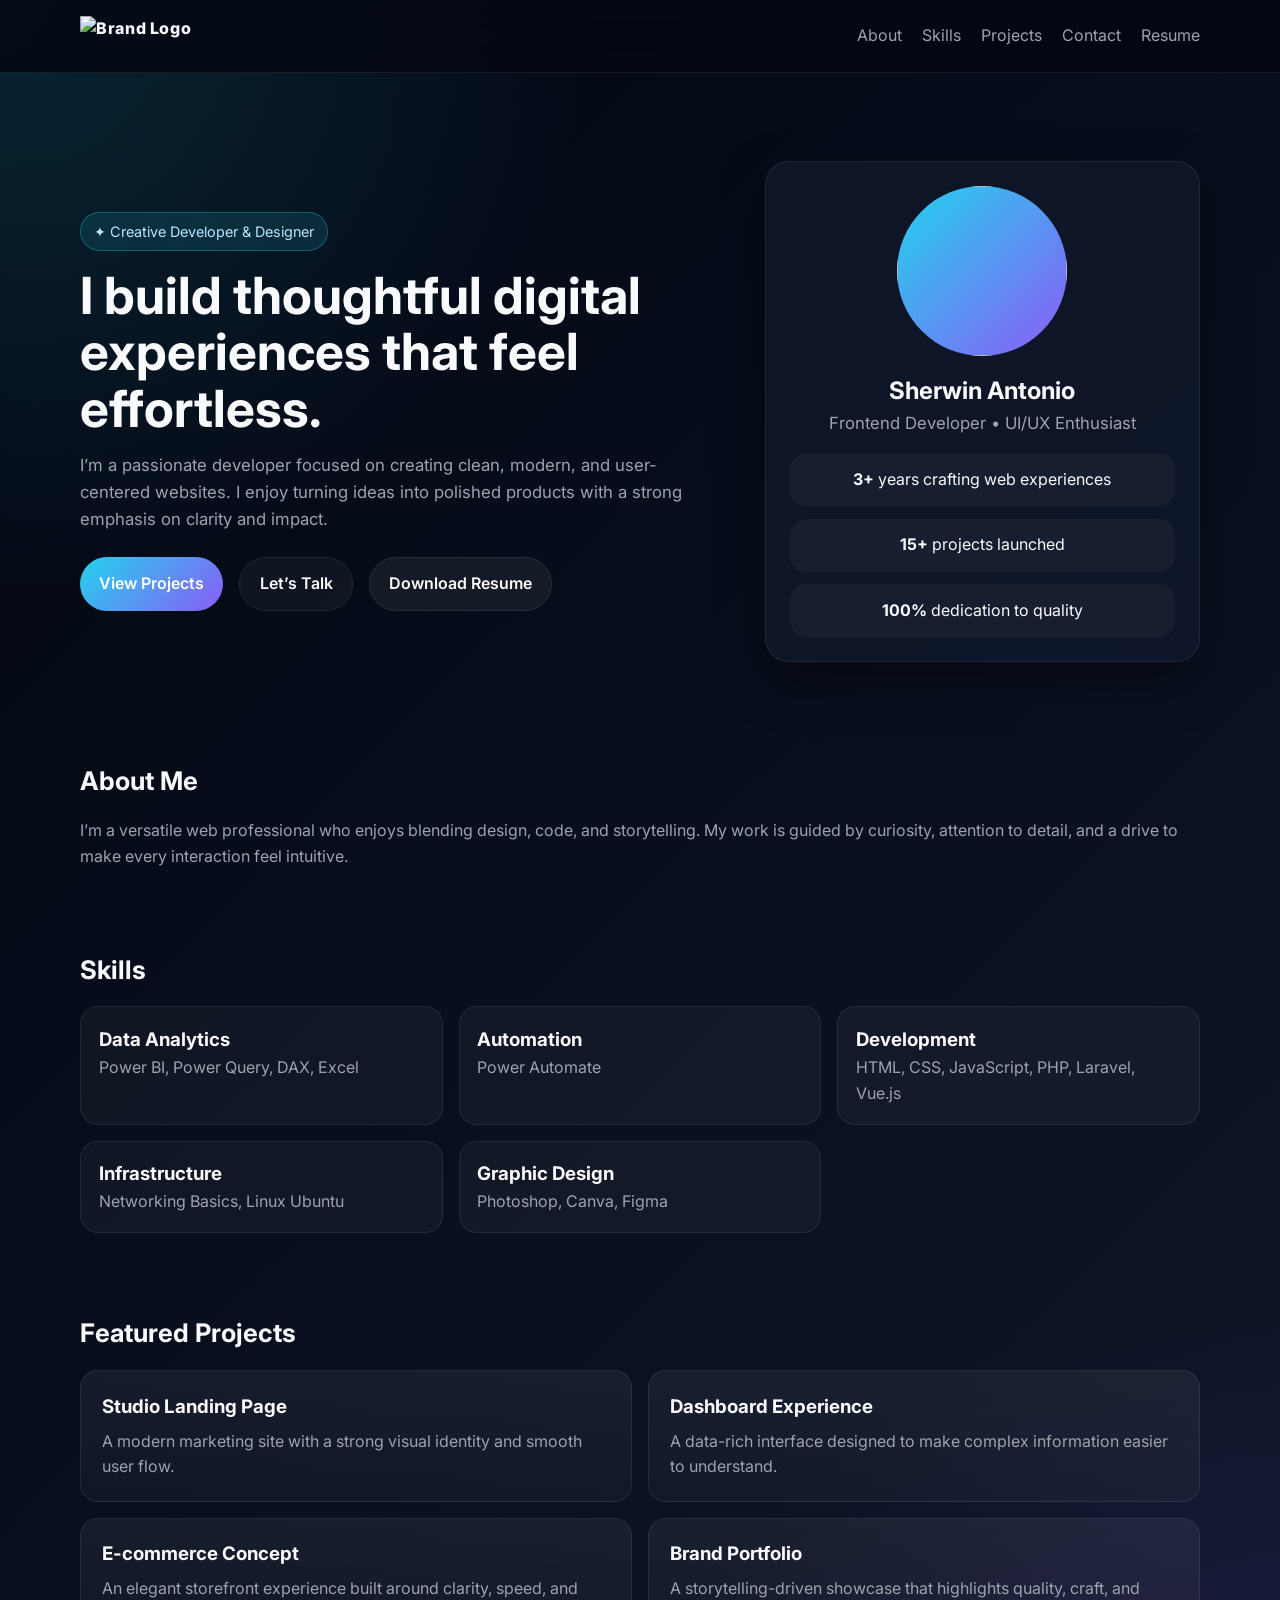
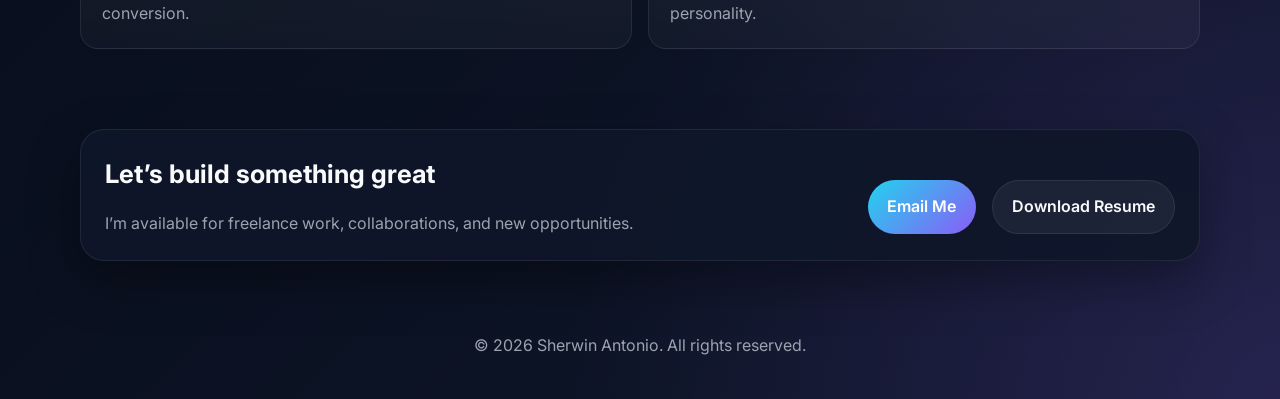
==== index.html @ a804c81b "Rename Index.html to index.html" ====
<!DOCTYPE html>
<html lang="en">
  <head>
    <meta charset="UTF-8" />
    <meta name="viewport" content="width=device-width, initial-scale=1.0" />
    <title>Portfolio | Your Name</title>
    <meta
      name="description"
      content="A modern personal portfolio landing page built with HTML and CSS."
    />
    <link rel="preconnect" href="https://fonts.googleapis.com" />
    <link rel="preconnect" href="https://fonts.gstatic.com" crossorigin />
    <link
      href="https://fonts.googleapis.com/css2?family=Inter:wght@400;500;600;700;800&display=swap"
      rel="stylesheet"
    />
    <link rel="stylesheet" href="styles.css" />
  </head>
  <body>
    <nav class="nav">
      <div class="container">
        <a class="brand" href="#home">
            <img src="image/IconOnly_Transparent_NoBuffer (1).png" alt="Brand Logo" /></a>
        <div class="nav-links">
          <a href="#about">About</a>
          <a href="#skills">Skills</a>
          <a href="#projects">Projects</a>
          <a href="#contact">Contact</a>
          <a href="resume.pdf" download>Resume</a>
        </div>
      </div>
    </nav>

    <header class="hero" id="home">
      <div class="container hero-grid">
        <div class="reveal">
          <div class="eyebrow">✦ Creative Developer & Designer</div>
          <h1>I build thoughtful digital experiences that feel effortless.</h1>
          <p>
            I’m a passionate developer focused on creating clean, modern, and user-centered websites.
            I enjoy turning ideas into polished products with a strong emphasis on clarity and impact.
          </p>
          <div class="actions">
            <a class="btn btn-primary" href="#projects">View Projects</a>
            <a class="btn btn-secondary" href="#contact">Let’s Talk</a>
            <a class="btn btn-download" href="resume.pdf" download>Download Resume</a>
          </div>
        </div>

        <div class="card profile reveal">
          <div class="avatar">
            <img src="image/1.JPG" alt="" /></div>
          <h2>Sherwin Antonio</h2>
          <p class="muted">Frontend Developer • UI/UX Enthusiast</p>
          <div class="stats">
            <div class="stat"><strong>3+</strong> years crafting web experiences</div>
            <div class="stat"><strong>15+</strong> projects launched</div>
            <div class="stat"><strong>100%</strong> dedication to quality</div>
          </div>
        </div>
      </div>
    </header>

    <main>
      <section id="about">
        <div class="container reveal">
          <h2 class="section-title">About Me</h2>
          <p class="muted">
            I’m a versatile web professional who enjoys blending design, code, and storytelling.
            My work is guided by curiosity, attention to detail, and a drive to make every interaction feel intuitive.
          </p>
        </div>
      </section>

      <section id="skills">
        <div class="container reveal">
          <h2 class="section-title">Skills</h2>
          <div class="grid-3">
            <div class="item reveal">
              <h3>Data Analytics</h3>
              <p class="muted">Power BI, Power Query, DAX, Excel</p>
            </div>
            <div class="item reveal">
              <h3>Automation</h3>
              <p class="muted">Power Automate</p>
            </div>
            <div class="item reveal">
              <h3>Development</h3>
              <p class="muted">HTML, CSS, JavaScript, PHP, Laravel, Vue.js</p>
            </div>
            <div class="item reveal">
              <h3>Infrastructure</h3>
              <p class="muted">Networking Basics, Linux Ubuntu</p>
            </div>
            <div class="item reveal">
              <h3>Graphic Design</h3>
              <p class="muted">Photoshop, Canva, Figma</p>
            </div>
          </div>
        </div>
      </section>

      <section id="projects">
        <div class="container reveal">
          <h2 class="section-title">Featured Projects</h2>
          <div class="projects">
            <article class="project reveal">
              <h3>Studio Landing Page</h3>
              <p class="muted">
                A modern marketing site with a strong visual identity and smooth user flow.
              </p>
            </article>
            <article class="project reveal">
              <h3>Dashboard Experience</h3>
              <p class="muted">
                A data-rich interface designed to make complex information easier to understand.
              </p>
            </article>
            <article class="project reveal">
              <h3>E-commerce Concept</h3>
              <p class="muted">
                An elegant storefront experience built around clarity, speed, and conversion.
              </p>
            </article>
            <article class="project reveal">
              <h3>Brand Portfolio</h3>
              <p class="muted">
                A storytelling-driven showcase that highlights quality, craft, and personality.
              </p>
            </article>
          </div>
        </div>
      </section>

      <section id="contact">
        <div class="container reveal">
          <div class="card contact-box reveal">
            <div>
              <h2 class="section-title">Let’s build something great</h2>
              <p class="muted">I’m available for freelance work, collaborations, and new opportunities.</p>
            </div>
            <div class="actions">
              <a class="btn btn-primary" href="mailto:your@email.com">Email Me</a>
              <a class="btn btn-download" href="resume.pdf" download>Download Resume</a>
            </div>
          </div>
        </div>
      </section>
    </main>

    <footer>
      <div class="container">© <span id="year"></span> Sherwin Antonio. All rights reserved.</div>
    </footer>

    <script src="script.js" defer></script>
  </body>
</html>
---- styles.css ----
:root {
  --bg: #030712;
  --surface: rgba(15, 23, 42, 0.9);
  --surface-strong: #111827;
  --text: #f9fafb;
  --muted: #9ca3af;
  --accent: #22d3ee;
  --accent-2: #8b5cf6;
  --border: rgba(255, 255, 255, 0.08);
  --shadow: 0 20px 50px rgba(0, 0, 0, 0.35);
}

* {
  box-sizing: border-box;
  margin: 0;
  padding: 0;
}

html {
  scroll-behavior: smooth;
}

body {
  font-family: "Inter", sans-serif;
  color: var(--text);
  background:
    radial-gradient(circle at top left, rgba(34, 211, 238, 0.15), transparent 25%),
    radial-gradient(circle at bottom right, rgba(139, 92, 246, 0.18), transparent 30%),
    linear-gradient(135deg, #030712 0%, #0f172a 100%);
  line-height: 1.6;
  overflow-x: hidden;
}

a {
  color: inherit;
  text-decoration: none;
}

.container {
  width: min(1120px, calc(100% - 2rem));
  margin: 0 auto;
}

.nav {
  position: sticky;
  top: 0;
  z-index: 10;
  backdrop-filter: blur(16px);
  background: rgba(3, 7, 18, 0.8);
  border-bottom: 1px solid var(--border);
}

.nav .container {
  display: flex;
  justify-content: space-between;
  align-items: center;
  padding: 1rem 0;
}

.brand {
  font-weight: 800;
  letter-spacing: 0.04em;
}

.brand img {
  height: 40px;
  width: auto;
  display: block;
  object-fit: contain;
}

.nav-links {
  display: flex;
  gap: 1.25rem;
  color: var(--muted);
}

.nav-links a:hover {
  color: var(--text);
}

.hero {
  padding: 5.5rem 0 4.2rem;
}

.hero-grid {
  display: grid;
  grid-template-columns: 1.2fr 0.8fr;
  gap: 2rem;
  align-items: center;
}

.eyebrow {
  display: inline-flex;
  align-items: center;
  gap: 0.5rem;
  padding: 0.45rem 0.8rem;
  border: 1px solid rgba(34, 211, 238, 0.3);
  background: rgba(34, 211, 238, 0.12);
  border-radius: 999px;
  color: #bae6fd;
  font-size: 0.9rem;
  margin-bottom: 1rem;
}

h1 {
  font-size: clamp(2.2rem, 4vw, 3.6rem);
  line-height: 1.1;
  margin-bottom: 1rem;
}

.hero p {
  color: var(--muted);
  font-size: 1.05rem;
  max-width: 640px;
}

.actions {
  display: flex;
  flex-wrap: wrap;
  gap: 1rem;
  margin-top: 1.5rem;
}

.btn {
  display: inline-flex;
  align-items: center;
  justify-content: center;
  padding: 0.85rem 1.2rem;
  border-radius: 999px;
  font-weight: 600;
  transition: transform 0.2s ease, background 0.2s ease, box-shadow 0.2s ease;
}

.btn:hover {
  transform: translateY(-2px);
  box-shadow: 0 12px 20px rgba(56, 189, 248, 0.18);
}

.btn-primary {
  background: linear-gradient(135deg, var(--accent), var(--accent-2));
  color: white;
}

.btn-download {
  background: rgba(255, 255, 255, 0.06);
  border: 1px solid var(--border);
}

.btn-secondary {
  border: 1px solid var(--border);
  background: rgba(255, 255, 255, 0.04);
}

.card {
  background: var(--surface);
  border: 1px solid var(--border);
  border-radius: 24px;
  padding: 1.5rem;
  box-shadow: var(--shadow);
  transition: transform 0.25s ease, border-color 0.25s ease, box-shadow 0.25s ease;
}

.profile {
  text-align: center;
}

.avatar {
  width: 170px;
  height: 170px;
  margin: 0 auto 1rem;
  border-radius: 50%;
  display: grid;
  place-items: center;
  font-size: 3.4rem;
  font-weight: 800;
  background: linear-gradient(135deg, var(--accent), var(--accent-2));
  animation: float 4s ease-in-out infinite;
}
.avatar img {
  width: 100%;
  height: 100%;
  object-fit: cover;
  border-radius: 50%;
  display: block;
  overflow: hidden;
}

.stats {
  display: grid;
  gap: 0.8rem;
  margin-top: 1rem;
}

.stat {
  padding: 0.85rem 1rem;
  border-radius: 16px;
  background: rgba(255, 255, 255, 0.04);
}

section {
  padding: 2rem 0 3rem;
}

.section-title {
  font-size: 1.6rem;
  margin-bottom: 1rem;
}

.muted {
  color: var(--muted);
}

.grid-3 {
  display: grid;
  grid-template-columns: repeat(3, minmax(0, 1fr));
  gap: 1rem;
}

.item {
  padding: 1.1rem;
  border: 1px solid var(--border);
  border-radius: 18px;
  background: rgba(255, 255, 255, 0.04);
  transition: transform 0.25s ease, border-color 0.25s ease;
}

.projects {
  display: grid;
  grid-template-columns: repeat(2, minmax(0, 1fr));
  gap: 1rem;
}

.project {
  padding: 1.3rem;
  border-radius: 18px;
  border: 1px solid var(--border);
  background: linear-gradient(180deg, rgba(255,255,255,0.06), rgba(255,255,255,0.03));
  transition: transform 0.25s ease, border-color 0.25s ease, box-shadow 0.25s ease;
}

.project h3 {
  margin-bottom: 0.4rem;
}

.card:hover,
.item:hover,
.project:hover {
  transform: translateY(-6px);
  border-color: rgba(34, 211, 238, 0.35);
  box-shadow: 0 20px 40px rgba(2, 6, 23, 0.35);
}

.reveal {
  opacity: 0;
  transform: translateY(24px);
  transition: opacity 0.7s ease, transform 0.7s ease;
}

.reveal.visible {
  opacity: 1;
  transform: translateY(0);
}

@keyframes float {
  0%,
  100% {
    transform: translateY(0);
  }
  50% {
    transform: translateY(-8px);
  }
}

.contact-box {
  display: flex;
  justify-content: space-between;
  align-items: center;
  gap: 1rem;
  flex-wrap: wrap;
}

footer {
  padding: 1.5rem 0 2.5rem;
  color: var(--muted);
  text-align: center;
}

@media (max-width: 800px) {
  .hero {
    padding-top: 3.5rem;
  }

  .hero-grid,
  .projects,
  .grid-3 {
    grid-template-columns: 1fr;
  }

  .nav-links {
    display: none;
  }

  .contact-box {
    align-items: flex-start;
  }
}

@media (max-width: 480px) {
  .container {
    width: min(100% - 1.25rem, 1120px);
  }

  .hero h1 {
    font-size: 2rem;
  }

  .actions {
    flex-direction: column;
  }

  .btn {
    width: 100%;
  }

  .avatar {
    width: 130px;
    height: 130px;
    font-size: 2.6rem;
  }
}
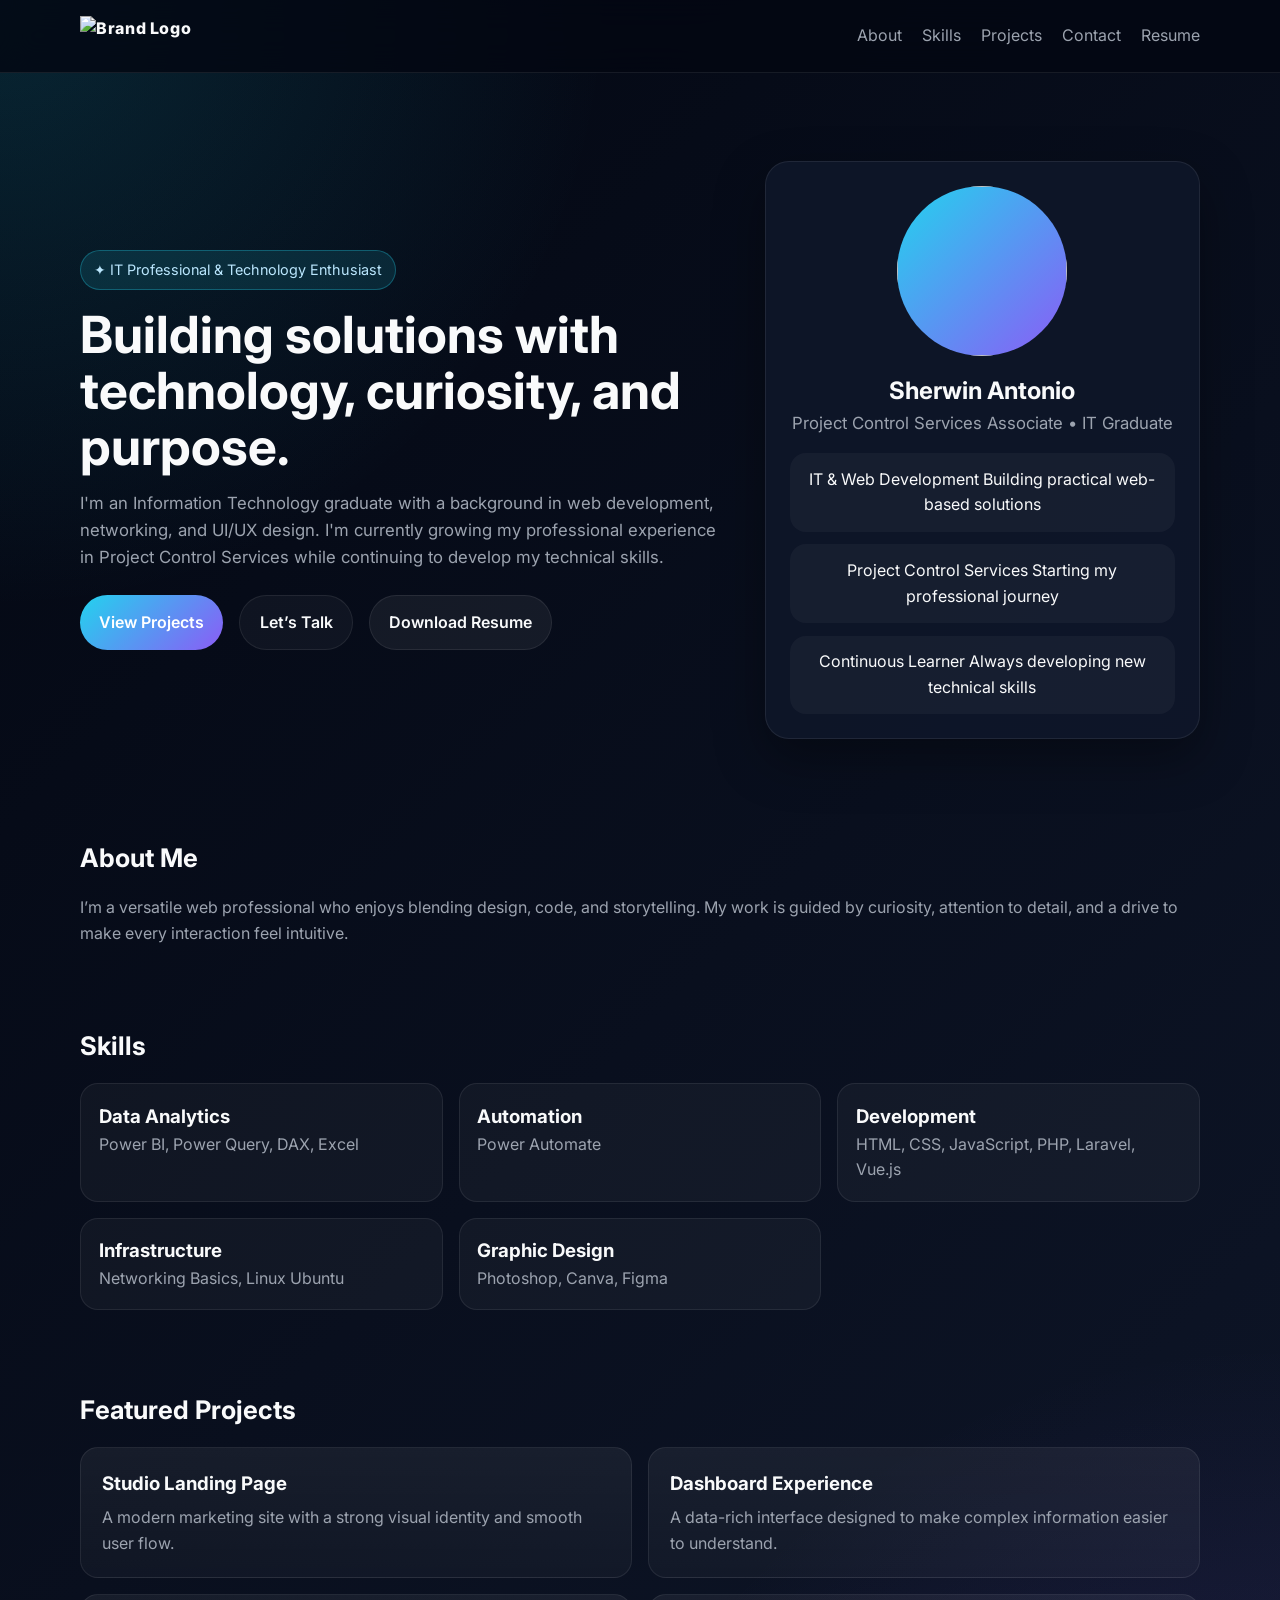
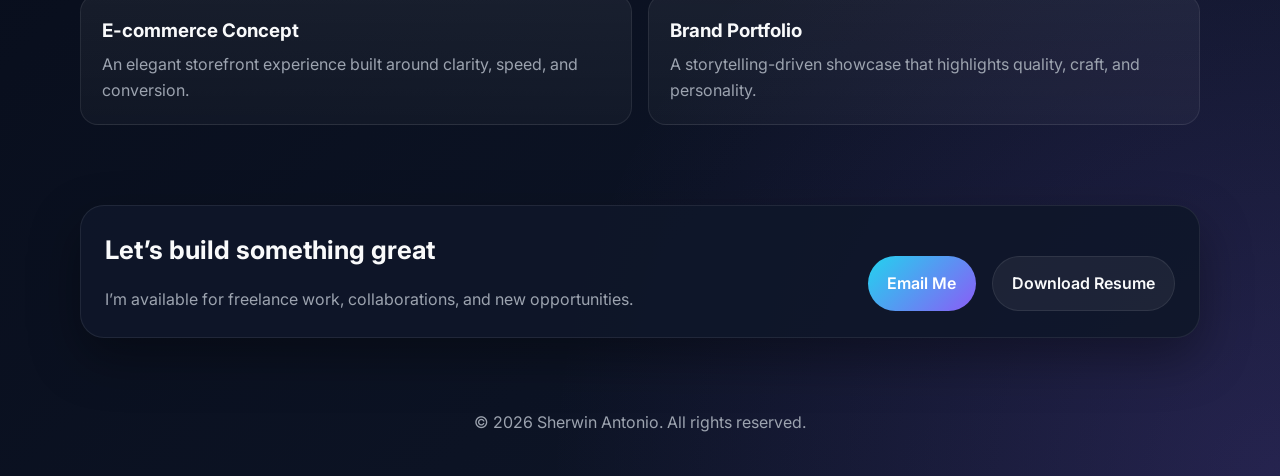
==== commit 8e35f38c: "Update index.html" ====
--- a/index.html
+++ b/index.html
@@ -34,11 +34,10 @@
     <header class="hero" id="home">
       <div class="container hero-grid">
         <div class="reveal">
-          <div class="eyebrow">✦ Creative Developer & Designer</div>
-          <h1>I build thoughtful digital experiences that feel effortless.</h1>
+          <div class="eyebrow">✦ IT Professional & Technology Enthusiast</div>
+          <h1>Building solutions with technology, curiosity, and purpose.</h1>
           <p>
-            I’m a passionate developer focused on creating clean, modern, and user-centered websites.
-            I enjoy turning ideas into polished products with a strong emphasis on clarity and impact.
+            I'm an Information Technology graduate with a background in web development, networking, and UI/UX design. I'm currently growing my professional experience in Project Control Services while continuing to develop my technical skills.
           </p>
           <div class="actions">
             <a class="btn btn-primary" href="#projects">View Projects</a>
@@ -51,11 +50,13 @@
           <div class="avatar">
             <img src="image/1.JPG" alt="" /></div>
           <h2>Sherwin Antonio</h2>
-          <p class="muted">Frontend Developer • UI/UX Enthusiast</p>
+          <p class="muted">Project Control Services Associate • IT Graduate</p>
           <div class="stats">
-            <div class="stat"><strong>3+</strong> years crafting web experiences</div>
-            <div class="stat"><strong>15+</strong> projects launched</div>
-            <div class="stat"><strong>100%</strong> dedication to quality</div>
+            <div class="stat">IT & Web Development 
+              Building practical web-based solutions</div>
+            <div class="stat">Project Control Services 
+              Starting my professional journey</div>
+            <div class="stat">Continuous Learner Always developing new technical skills</div>
           </div>
         </div>
       </div>
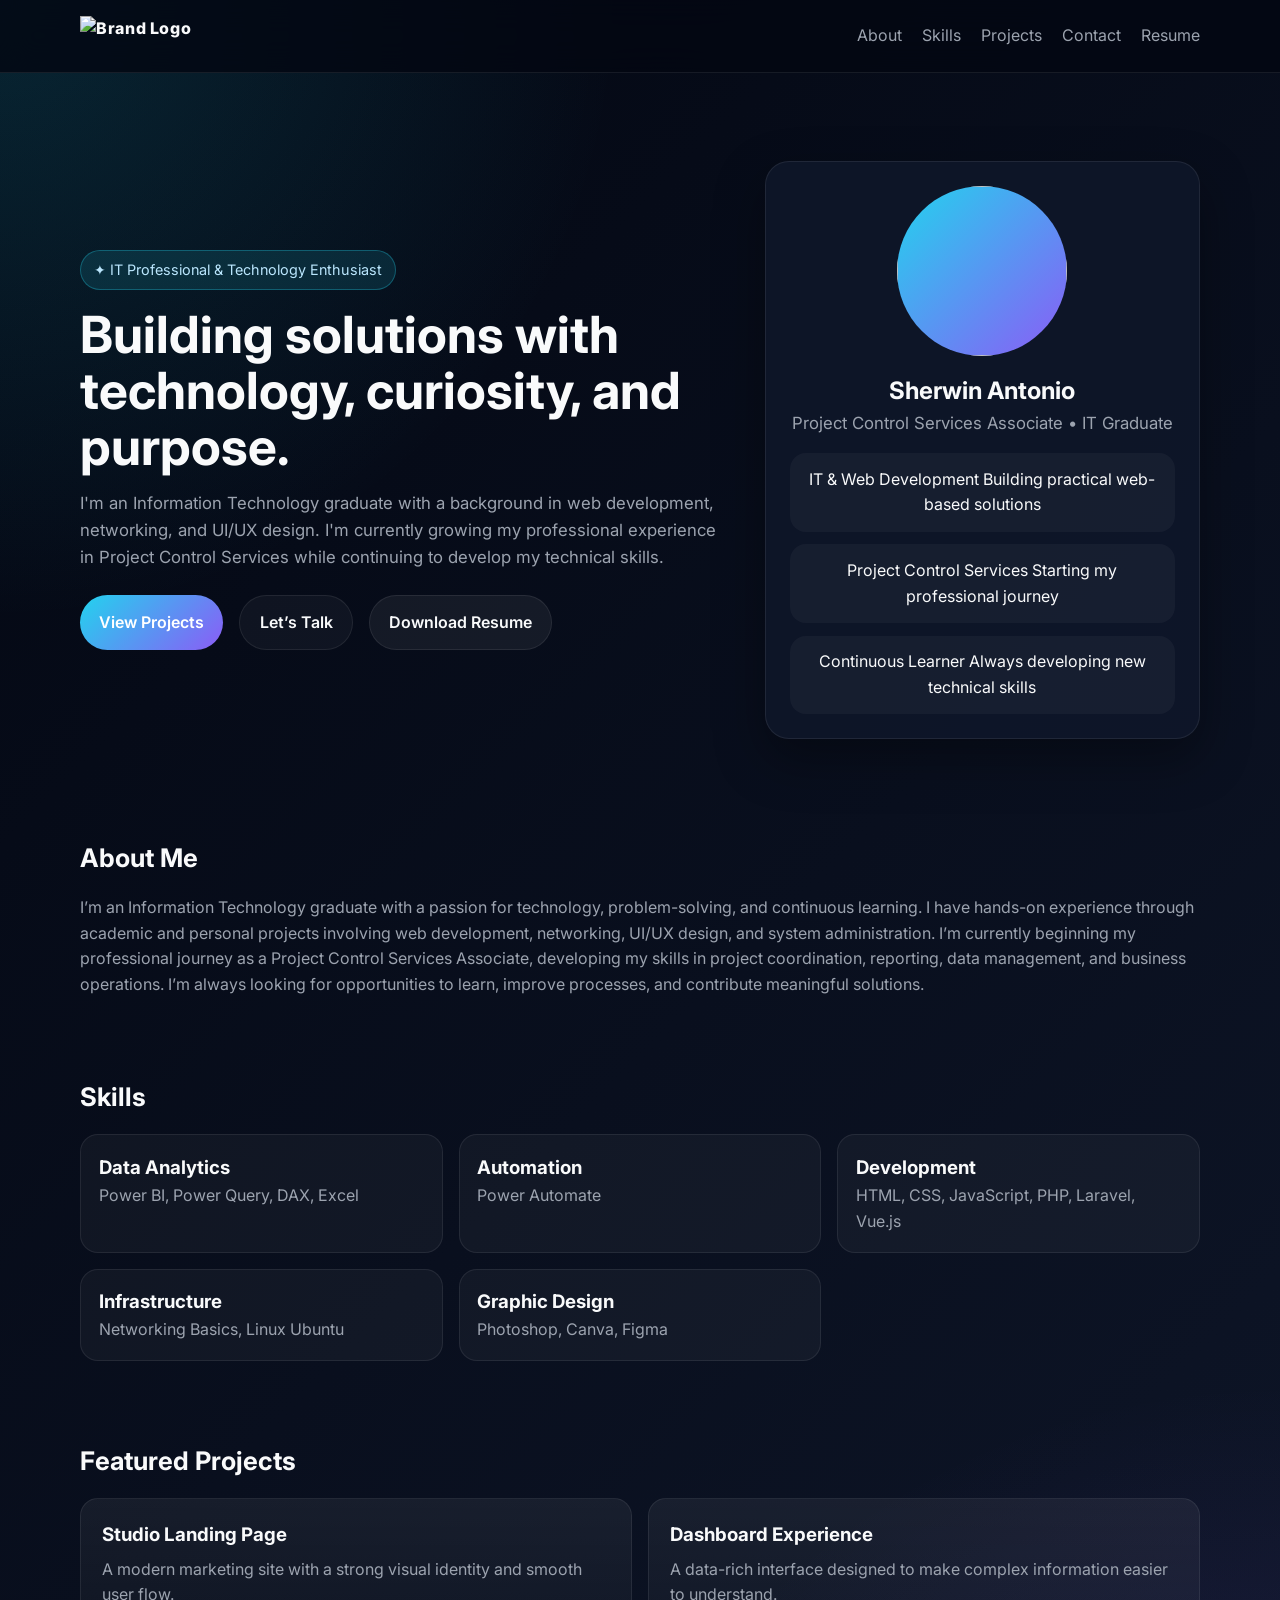
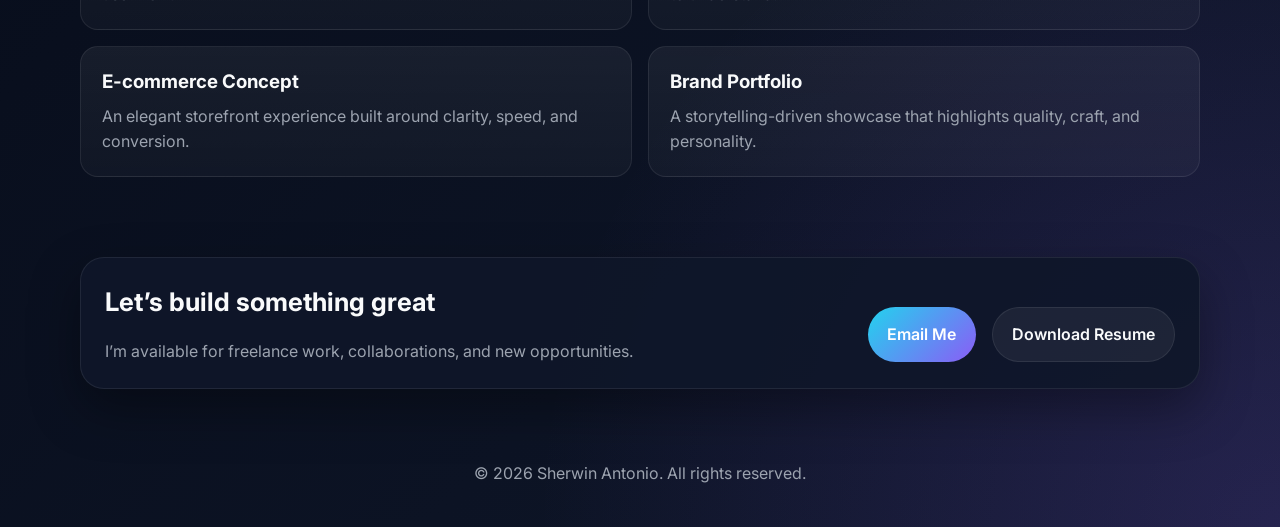
==== commit 7eccbddf: "Update index.html" ====
--- a/index.html
+++ b/index.html
@@ -52,10 +52,8 @@
           <h2>Sherwin Antonio</h2>
           <p class="muted">Project Control Services Associate • IT Graduate</p>
           <div class="stats">
-            <div class="stat">IT & Web Development 
-              Building practical web-based solutions</div>
-            <div class="stat">Project Control Services 
-              Starting my professional journey</div>
+            <div class="stat">IT & Web Development Building practical web-based solutions</div>
+            <div class="stat">Project Control Services Starting my professional journey</div>
             <div class="stat">Continuous Learner Always developing new technical skills</div>
           </div>
         </div>
@@ -67,8 +65,8 @@
         <div class="container reveal">
           <h2 class="section-title">About Me</h2>
           <p class="muted">
-            I’m a versatile web professional who enjoys blending design, code, and storytelling.
-            My work is guided by curiosity, attention to detail, and a drive to make every interaction feel intuitive.
+           I’m an Information Technology graduate with a passion for technology, problem-solving, and continuous learning. I have hands-on experience through academic and personal projects involving web development, networking, UI/UX design, and system administration.
+I’m currently beginning my professional journey as a Project Control Services Associate, developing my skills in project coordination, reporting, data management, and business operations. I’m always looking for opportunities to learn, improve processes, and contribute meaningful solutions.
           </p>
         </div>
       </section>
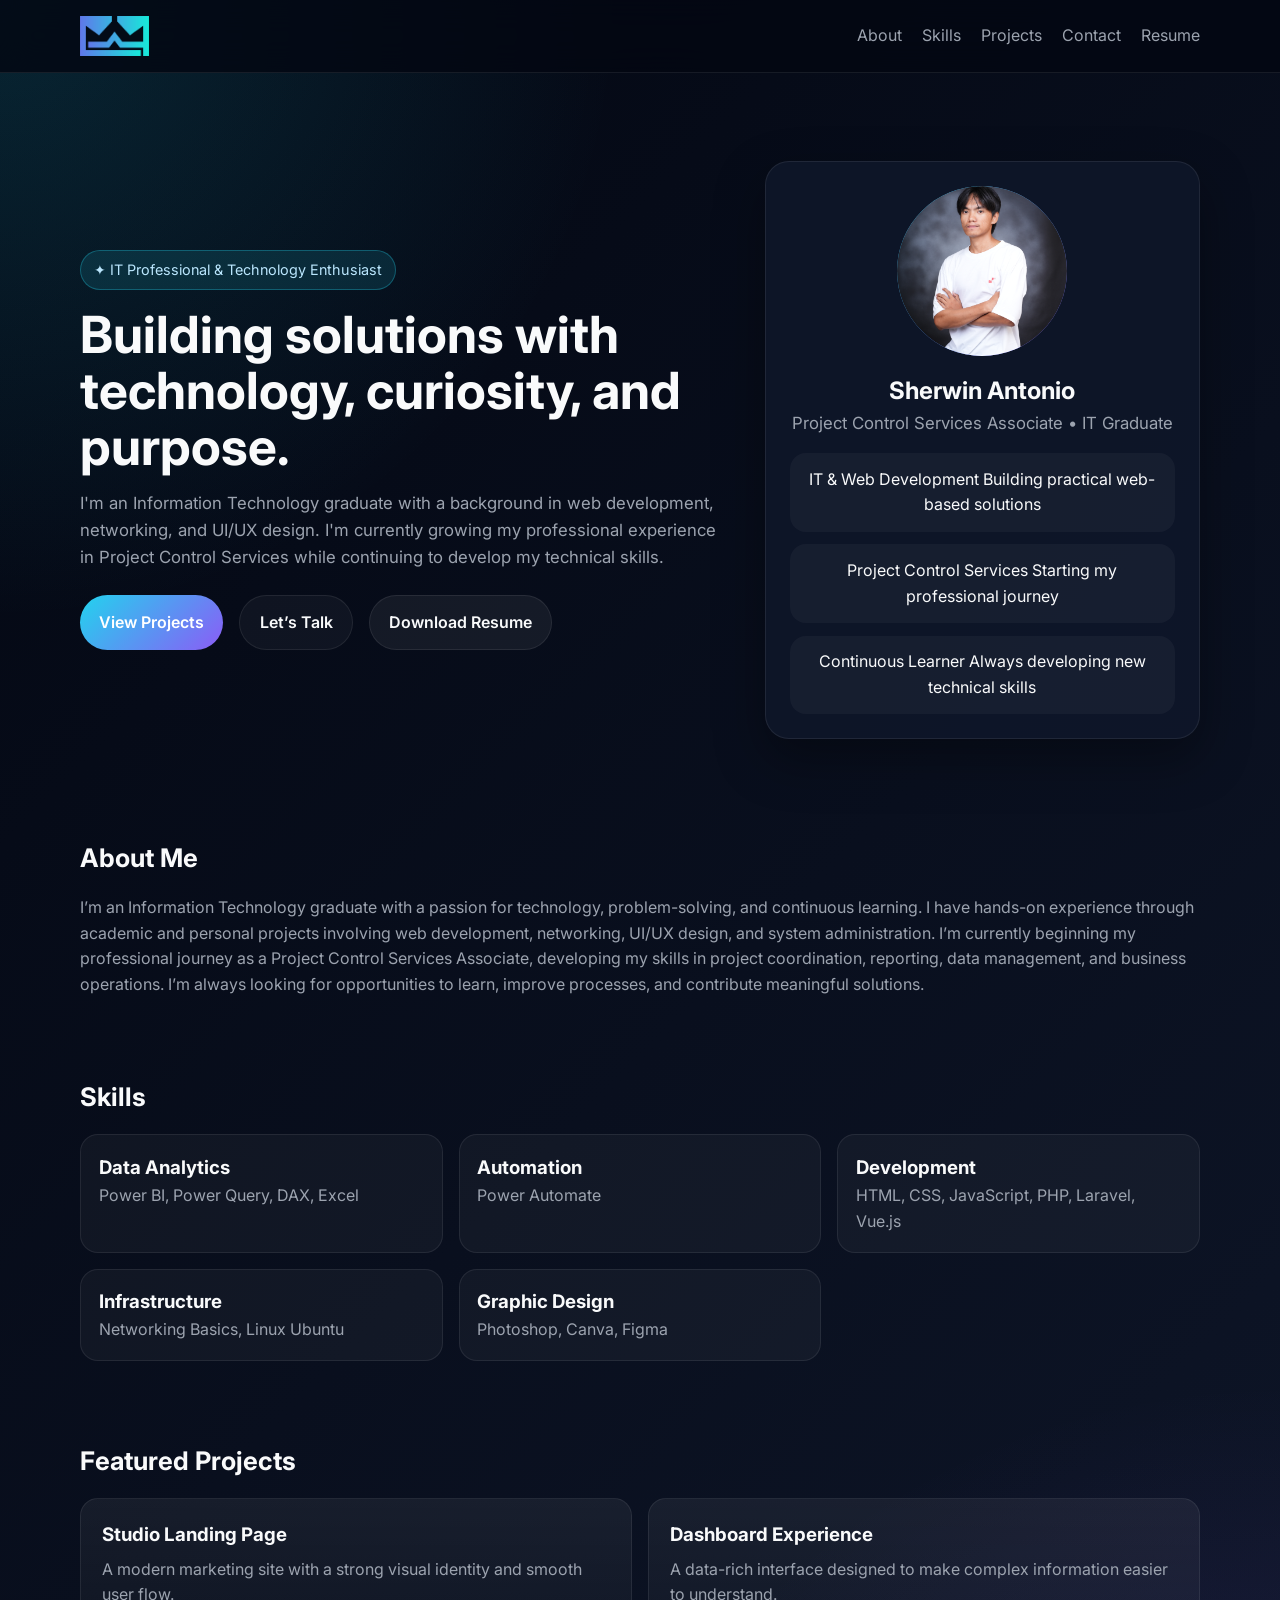
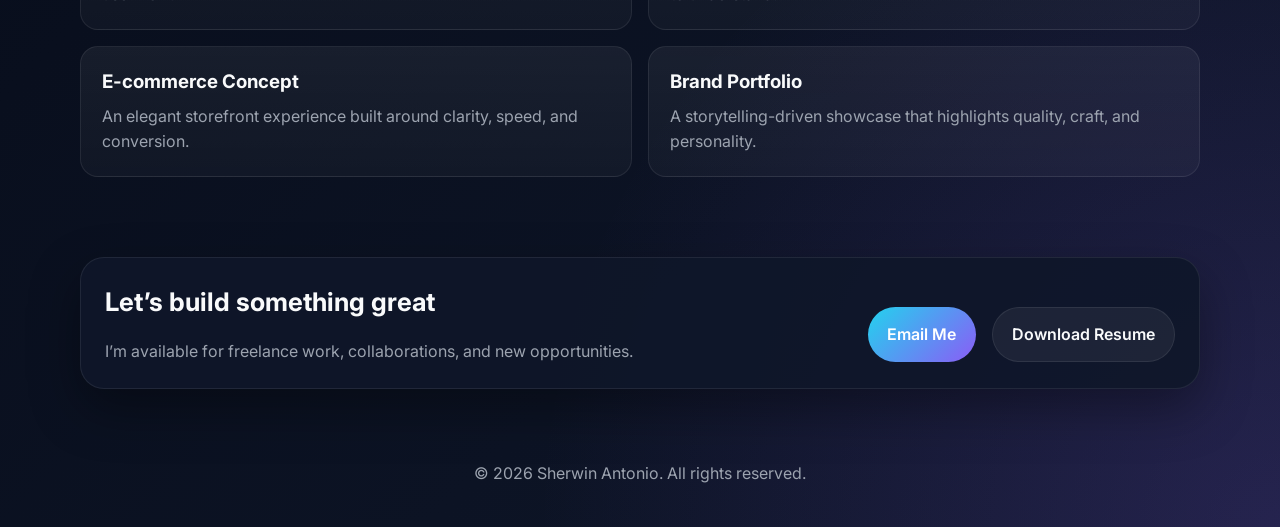
==== commit 53ed373d: "Update index.html" ====
--- a/index.html
+++ b/index.html
@@ -3,7 +3,7 @@
   <head>
     <meta charset="UTF-8" />
     <meta name="viewport" content="width=device-width, initial-scale=1.0" />
-    <title>Portfolio | Your Name</title>
+    <title>Portfolio | Sherwin Antonio</title>
     <meta
       name="description"
       content="A modern personal portfolio landing page built with HTML and CSS."
@@ -20,7 +20,7 @@
     <nav class="nav">
       <div class="container">
         <a class="brand" href="#home">
-            <img src="image/IconOnly_Transparent_NoBuffer (1).png" alt="Brand Logo" /></a>
+            <img src="Image/IconOnly_Transparent_NoBuffer.png" alt="Brand Logo" /></a>
         <div class="nav-links">
           <a href="#about">About</a>
           <a href="#skills">Skills</a>
@@ -48,7 +48,7 @@
 
         <div class="card profile reveal">
           <div class="avatar">
-            <img src="image/1.JPG" alt="" /></div>
+            <img src="Image/1.JPG" alt="SA" /></div>
           <h2>Sherwin Antonio</h2>
           <p class="muted">Project Control Services Associate • IT Graduate</p>
           <div class="stats">
@@ -139,7 +139,7 @@
               <p class="muted">I’m available for freelance work, collaborations, and new opportunities.</p>
             </div>
             <div class="actions">
-              <a class="btn btn-primary" href="mailto:your@email.com">Email Me</a>
+              <a class="btn btn-primary" href="mailto:Sherwinantonio00@gmail.com">Email Me</a>
               <a class="btn btn-download" href="resume.pdf" download>Download Resume</a>
             </div>
           </div>
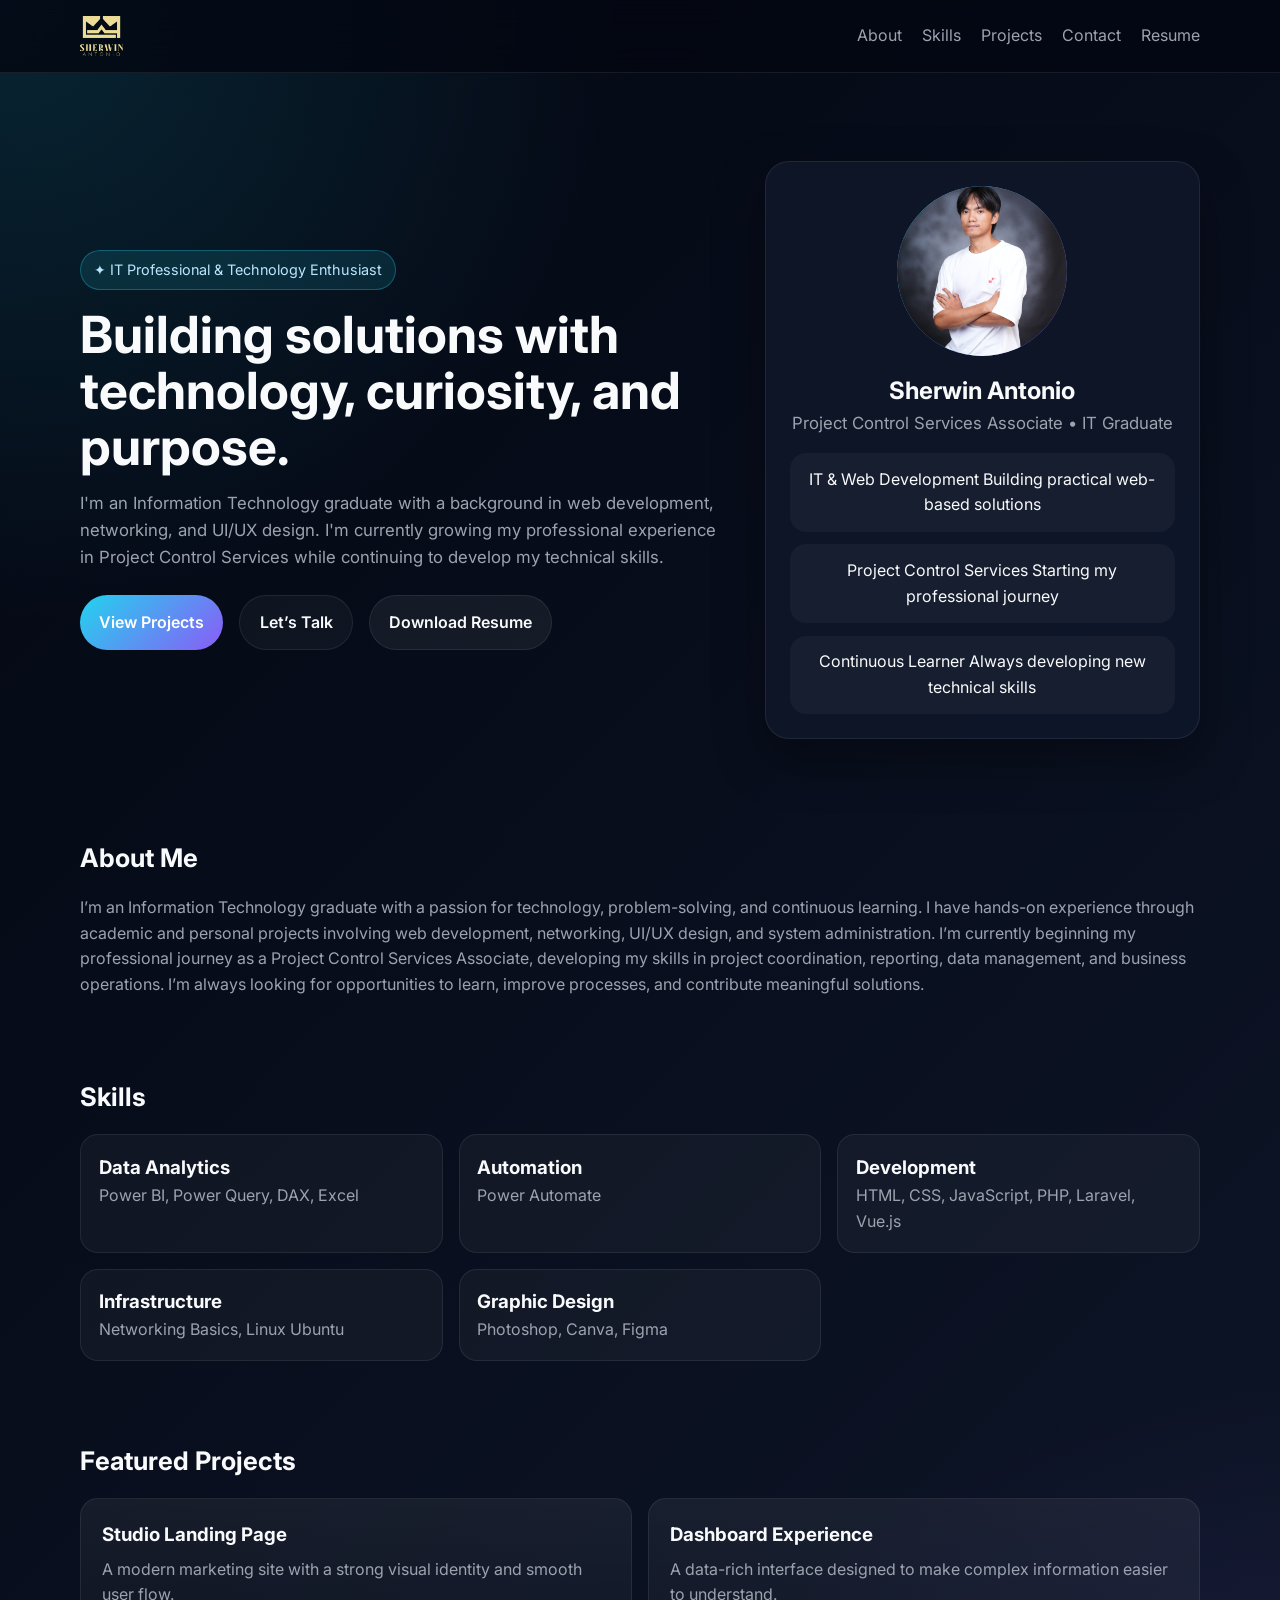
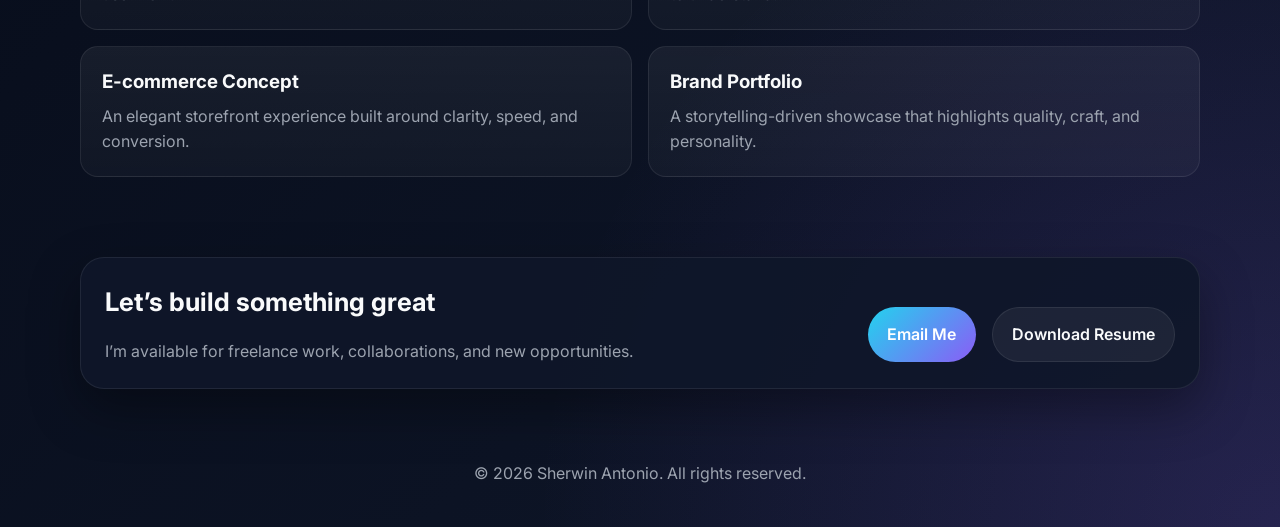
==== commit 30362c04: "Update index.html" ====
--- a/index.html
+++ b/index.html
@@ -20,7 +20,7 @@
     <nav class="nav">
       <div class="container">
         <a class="brand" href="#home">
-            <img src="Image/IconOnly_Transparent_NoBuffer.png" alt="Brand Logo" /></a>
+            <img src="Image/FullLogo_Transparent_NoBuffer.png" alt="Brand Logo" /></a>
         <div class="nav-links">
           <a href="#about">About</a>
           <a href="#skills">Skills</a>
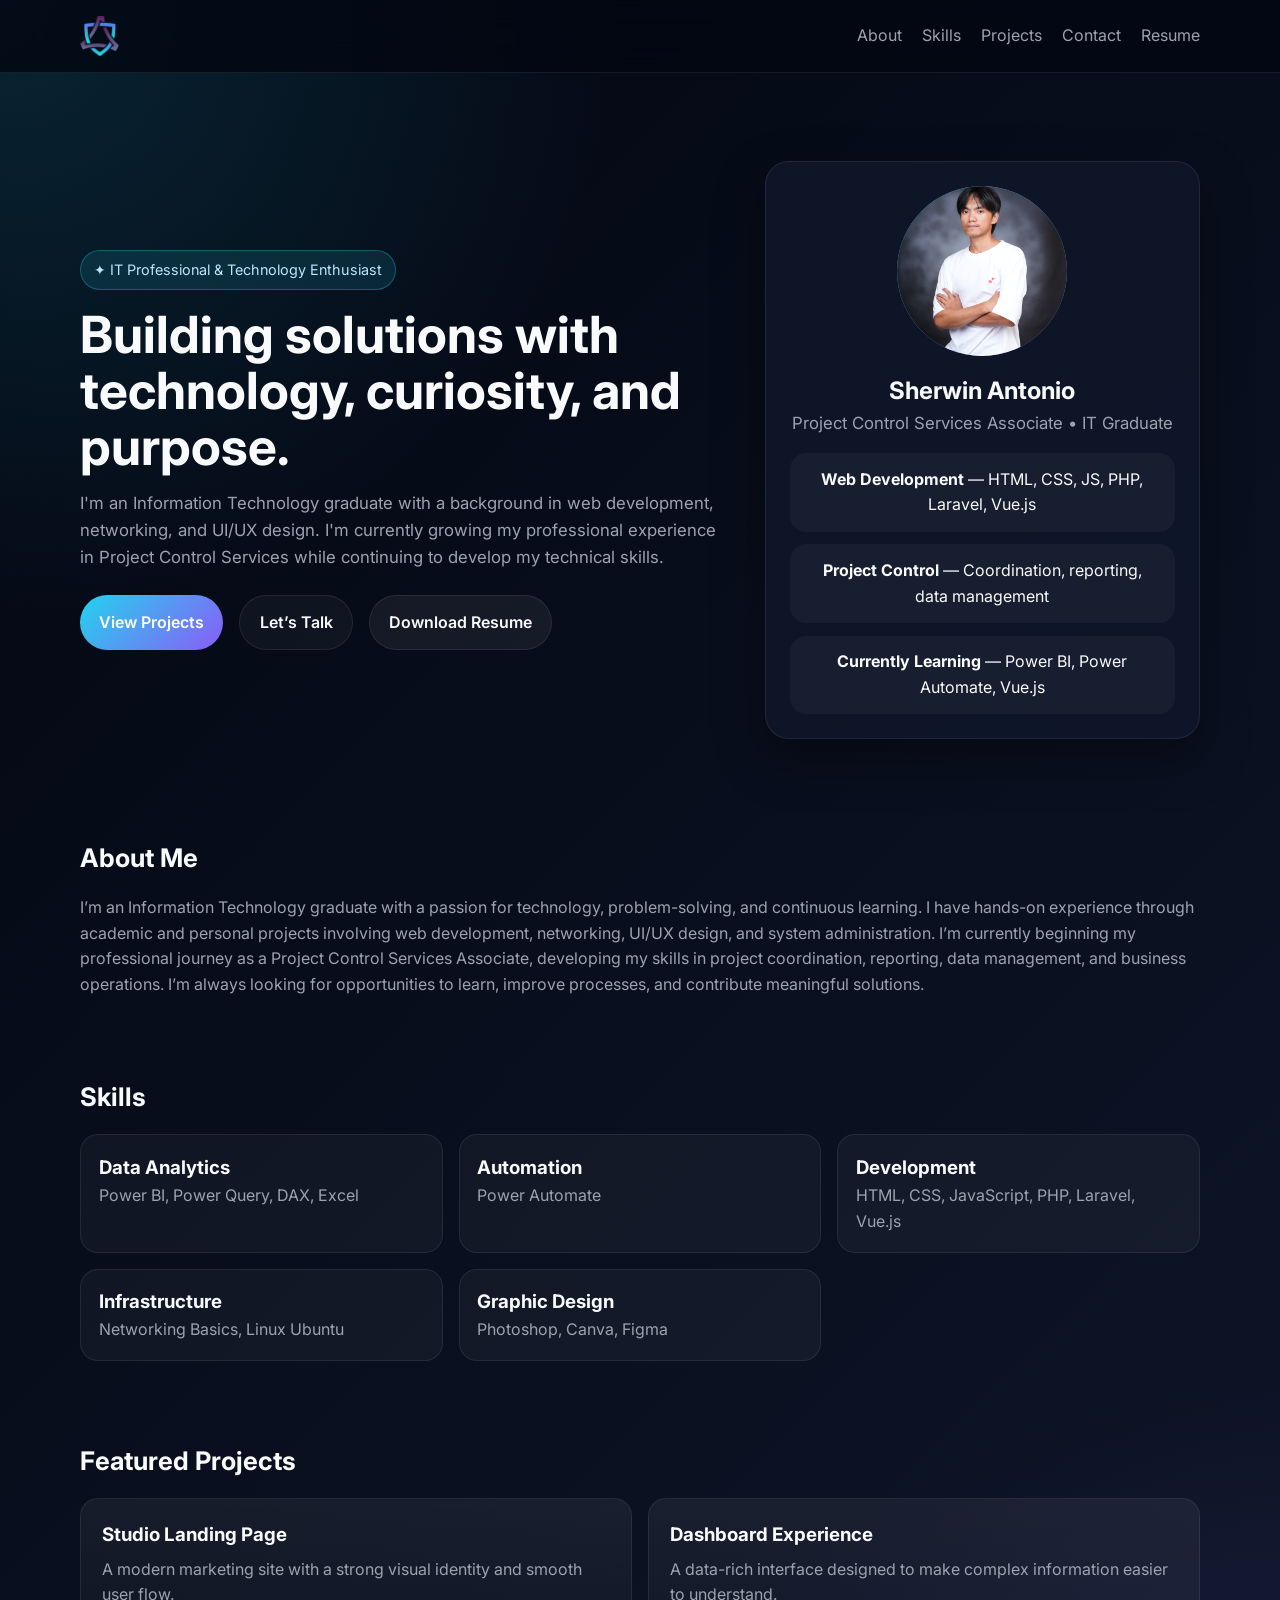
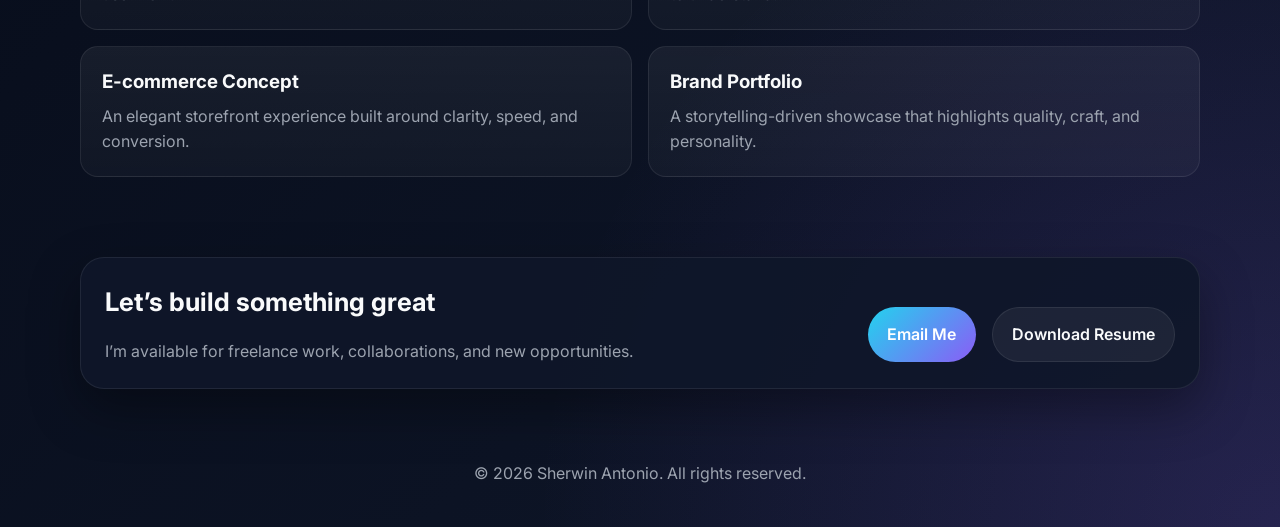
==== commit cc2d8232: "Update index.html" ====
--- a/index.html
+++ b/index.html
@@ -20,7 +20,7 @@
     <nav class="nav">
       <div class="container">
         <a class="brand" href="#home">
-            <img src="Image/FullLogo_Transparent_NoBuffer.png" alt="Brand Logo" /></a>
+            <img src="Image/IconOnly_Transparent_NoBuffer (1).png" alt="Brand Logo" /></a>
         <div class="nav-links">
           <a href="#about">About</a>
           <a href="#skills">Skills</a>
@@ -52,9 +52,9 @@
           <h2>Sherwin Antonio</h2>
           <p class="muted">Project Control Services Associate • IT Graduate</p>
           <div class="stats">
-            <div class="stat">IT & Web Development Building practical web-based solutions</div>
-            <div class="stat">Project Control Services Starting my professional journey</div>
-            <div class="stat">Continuous Learner Always developing new technical skills</div>
+              <div class="stat"><strong>Web Development</strong> — HTML, CSS, JS, PHP, Laravel, Vue.js</div>
+              <div class="stat"><strong>Project Control</strong> — Coordination, reporting, data management</div>
+              <div class="stat"><strong>Currently Learning</strong> — Power BI, Power Automate, Vue.js</div>
           </div>
         </div>
       </div>
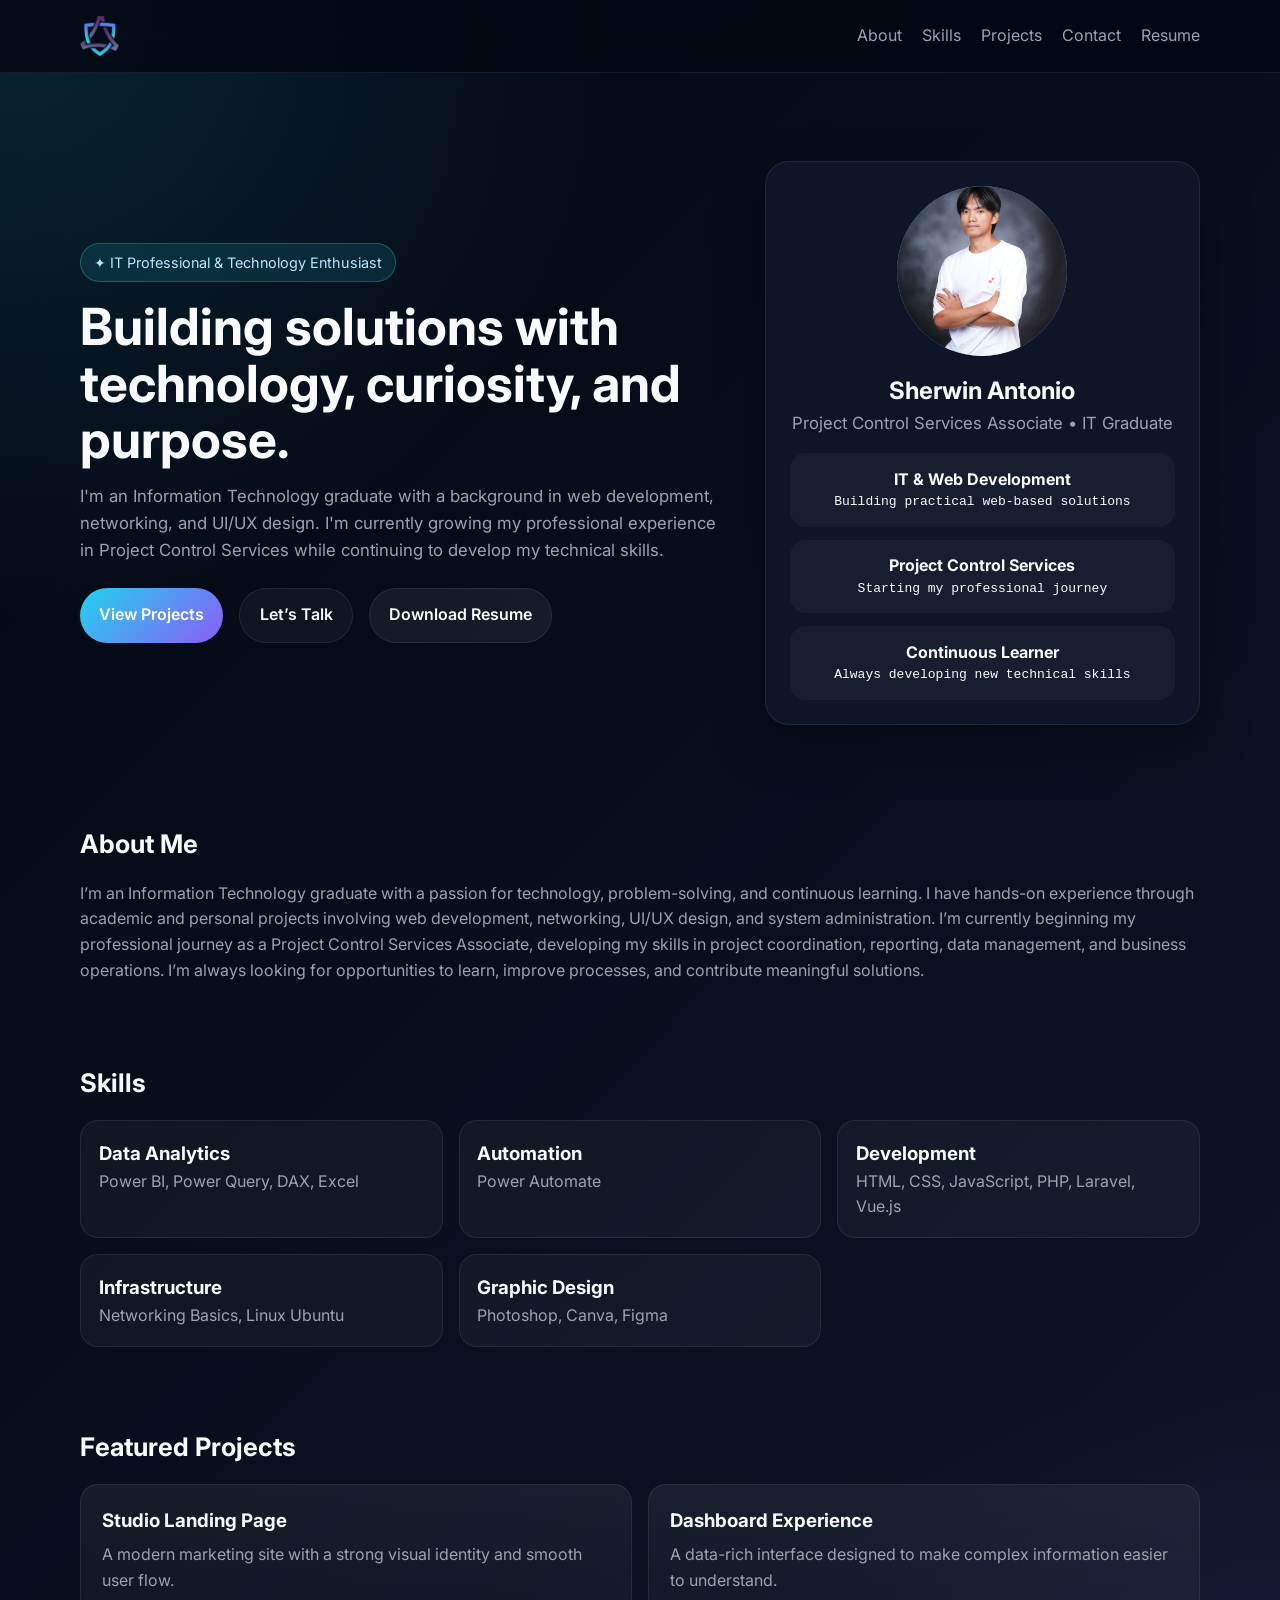
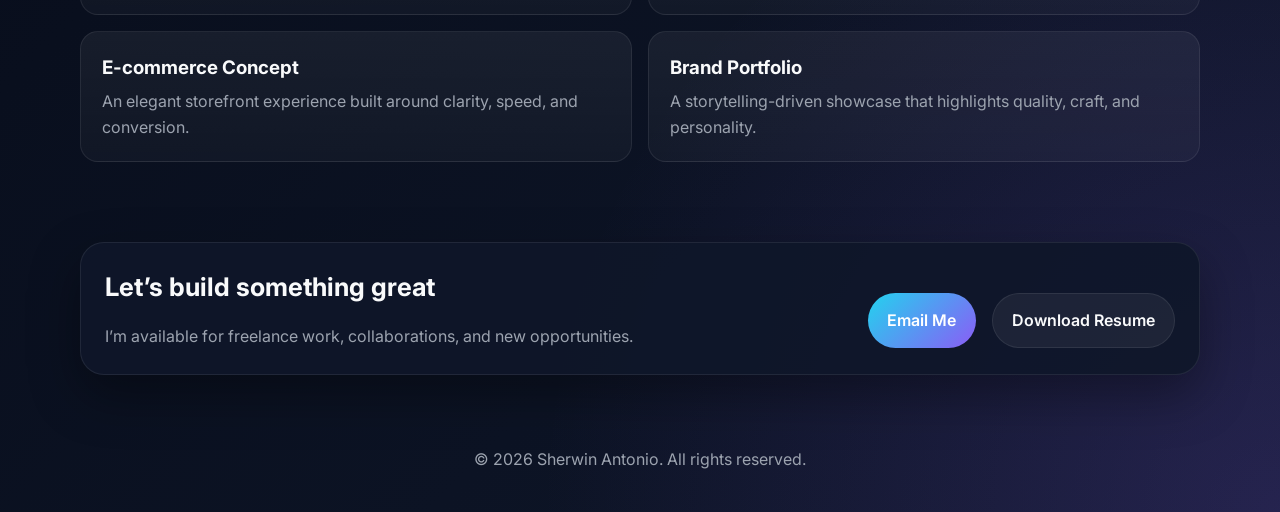
==== commit 6a9ba4fb: "Update index.html" ====
--- a/index.html
+++ b/index.html
@@ -52,9 +52,9 @@
           <h2>Sherwin Antonio</h2>
           <p class="muted">Project Control Services Associate • IT Graduate</p>
           <div class="stats">
-              <div class="stat"><strong>Web Development</strong> — HTML, CSS, JS, PHP, Laravel, Vue.js</div>
-              <div class="stat"><strong>Project Control</strong> — Coordination, reporting, data management</div>
-              <div class="stat"><strong>Currently Learning</strong> — Power BI, Power Automate, Vue.js</div>
+              <div class="stat"><strong>IT & Web Development</strong> <pre>Building practical web-based solutions</pre></div>
+              <div class="stat"><strong>Project Control Services</strong> <pre>Starting my professional journey</pre></div>
+              <div class="stat"><strong>Continuous Learner</strong> <pre>Always developing new technical skills</pre></div>
           </div>
         </div>
       </div>
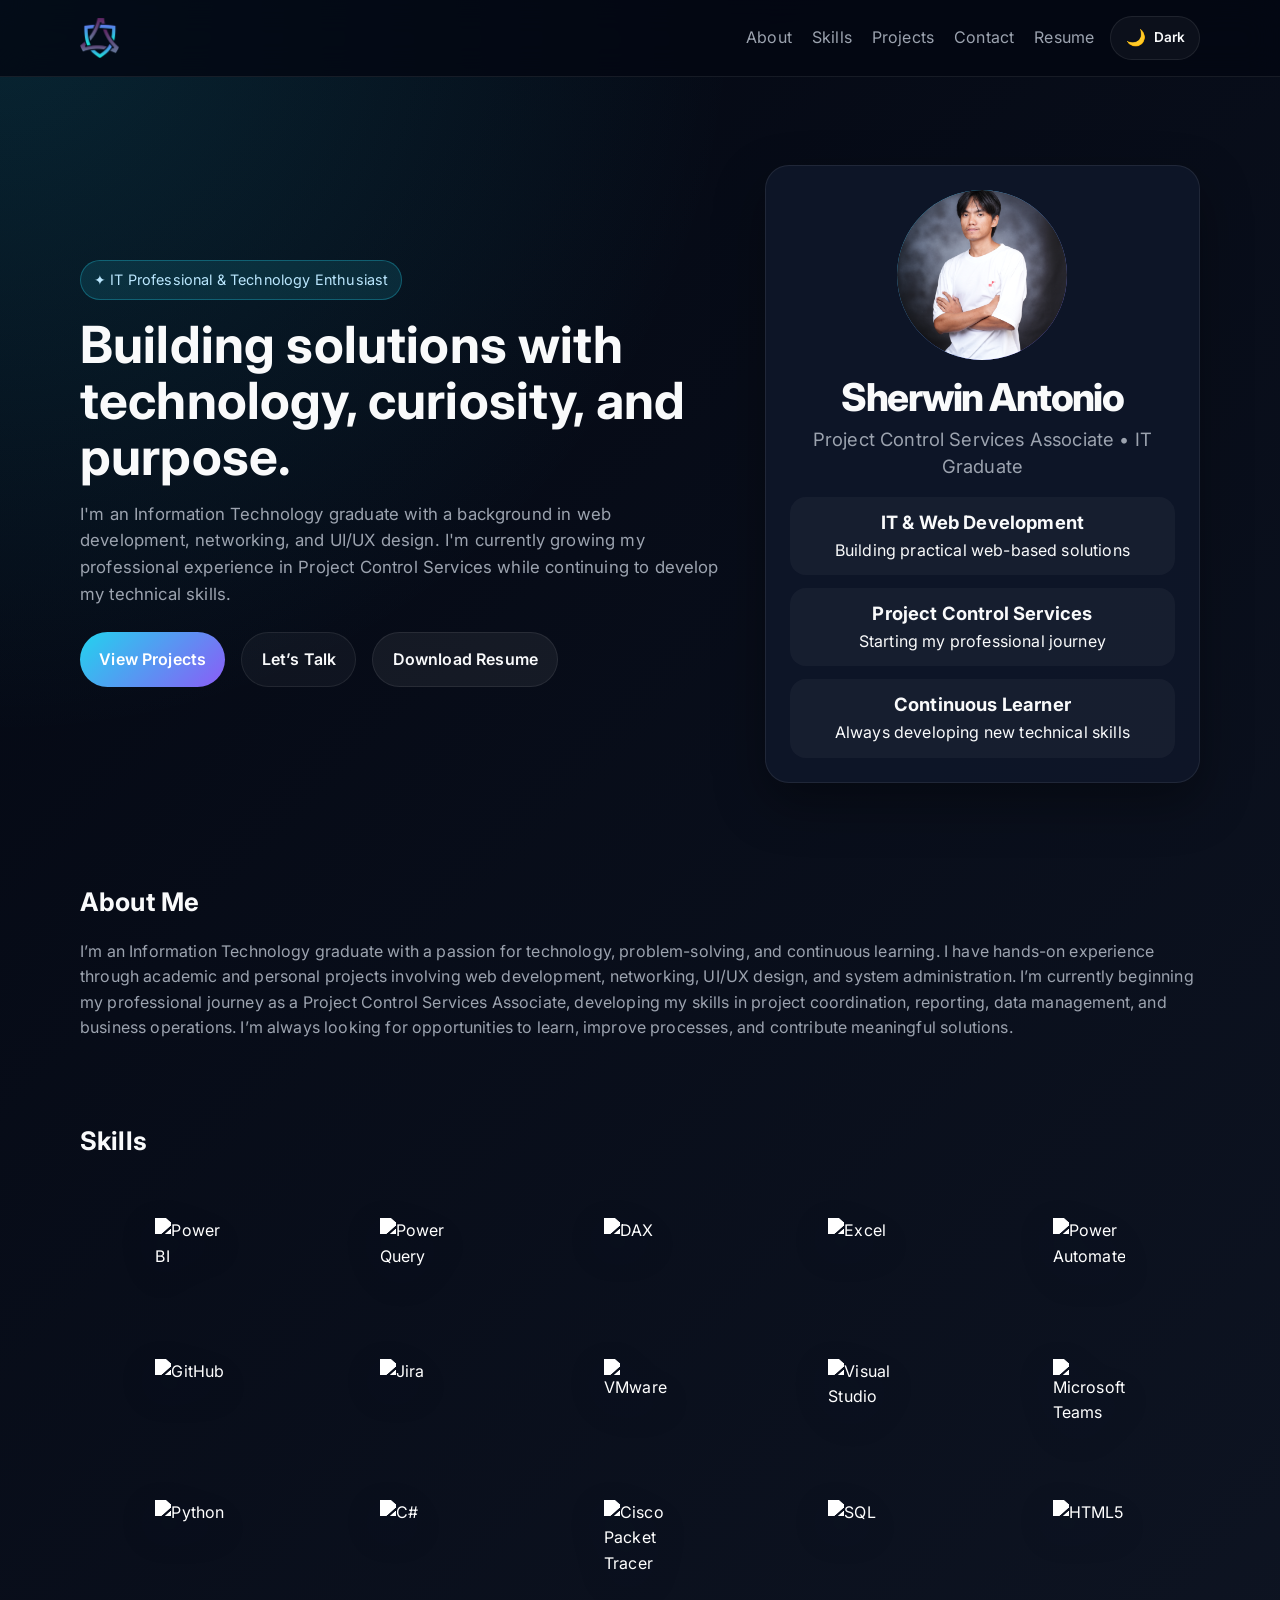
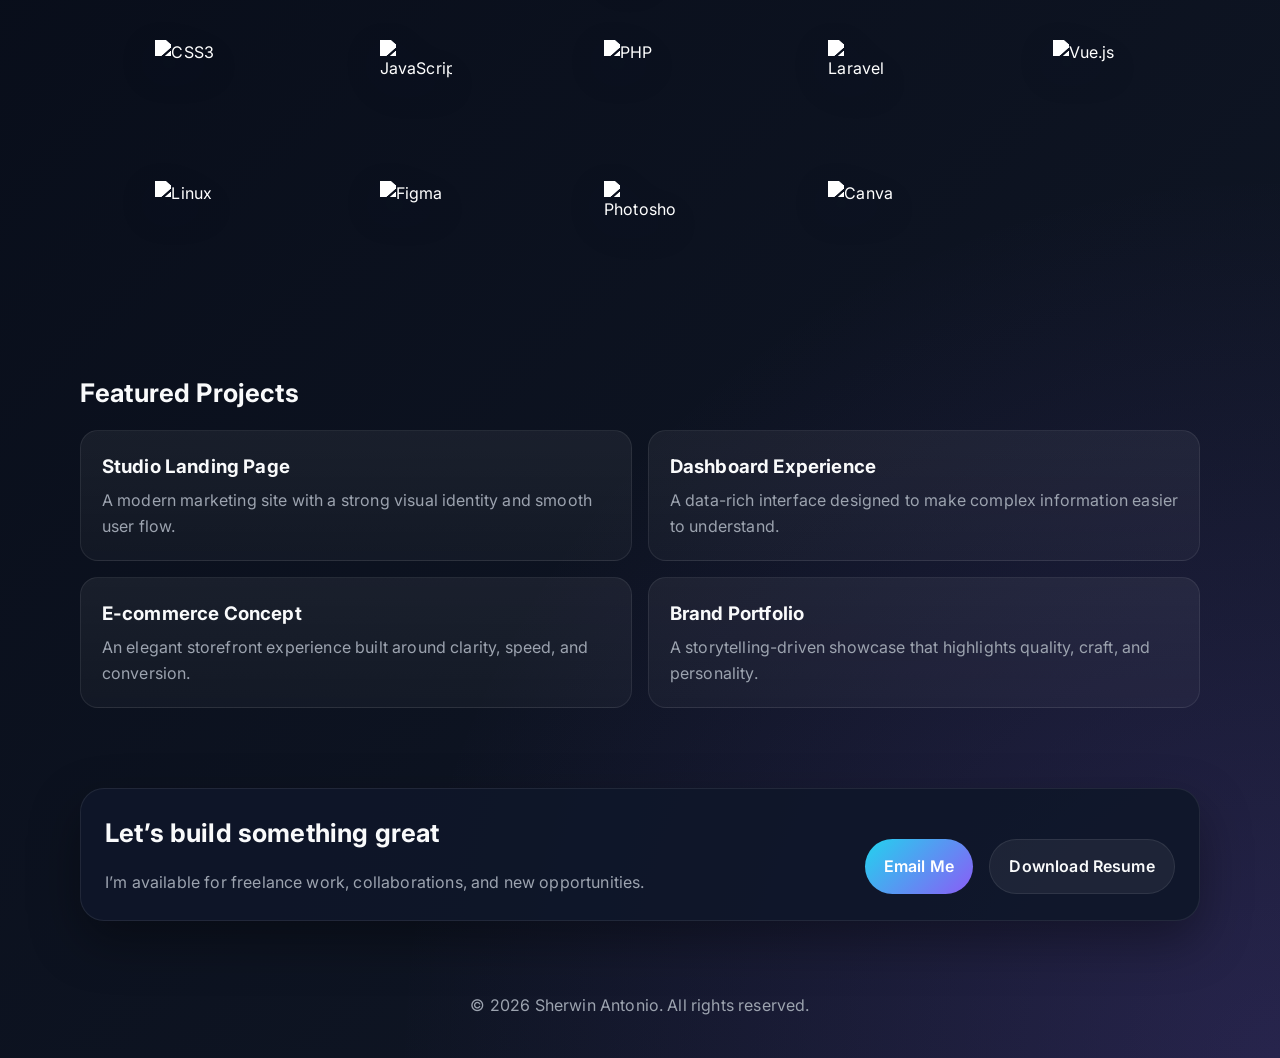
==== commit 280ae6a9: "skill changes" ====
--- a/index.html
+++ b/index.html
@@ -21,12 +21,18 @@
       <div class="container">
         <a class="brand" href="#home">
             <img src="Image/IconOnly_Transparent_NoBuffer (1).png" alt="Brand Logo" /></a>
-        <div class="nav-links">
-          <a href="#about">About</a>
-          <a href="#skills">Skills</a>
-          <a href="#projects">Projects</a>
-          <a href="#contact">Contact</a>
-          <a href="resume.pdf" download>Resume</a>
+        <div class="nav-actions">
+          <div class="nav-links">
+            <a href="#about">About</a>
+            <a href="#skills">Skills</a>
+            <a href="#projects">Projects</a>
+            <a href="#contact">Contact</a>
+            <a href="resume.pdf" download>Resume</a>
+          </div>
+          <button class="theme-toggle" type="button" aria-label="Toggle theme" aria-pressed="false">
+            <span class="theme-icon" aria-hidden="true">🌙</span>
+            <span class="theme-label">Dark</span>
+          </button>
         </div>
       </div>
     </nav>
@@ -74,26 +80,79 @@
       <section id="skills">
         <div class="container reveal">
           <h2 class="section-title">Skills</h2>
-          <div class="grid-3">
-            <div class="item reveal">
-              <h3>Data Analytics</h3>
-              <p class="muted">Power BI, Power Query, DAX, Excel</p>
-            </div>
-            <div class="item reveal">
-              <h3>Automation</h3>
-              <p class="muted">Power Automate</p>
-            </div>
-            <div class="item reveal">
-              <h3>Development</h3>
-              <p class="muted">HTML, CSS, JavaScript, PHP, Laravel, Vue.js</p>
-            </div>
-            <div class="item reveal">
-              <h3>Infrastructure</h3>
-              <p class="muted">Networking Basics, Linux Ubuntu</p>
-            </div>
-            <div class="item reveal">
-              <h3>Graphic Design</h3>
-              <p class="muted">Photoshop, Canva, Figma</p>
+
+          <div class="skills-grid single-icons">
+            <div class="skill-card reveal" aria-label="Power BI icon">
+              <img class="skill-logo" src="https://cdn.jsdelivr.net/npm/simple-icons@v11/icons/powerbi.svg" alt="Power BI" />
+            </div>
+            <div class="skill-card reveal" aria-label="Power Query icon">
+              <img class="skill-logo" src="https://cdn.jsdelivr.net/npm/simple-icons@v11/icons/microsoftpowerautomate.svg" alt="Power Query" />
+            </div>
+            <div class="skill-card reveal" aria-label="DAX icon">
+              <img class="skill-logo" src="https://cdn.jsdelivr.net/npm/simple-icons@v11/icons/microsoft.svg" alt="DAX" />
+            </div>
+            <div class="skill-card reveal" aria-label="Excel icon">
+              <img class="skill-logo" src="https://cdn.jsdelivr.net/npm/simple-icons@v11/icons/microsoftexcel.svg" alt="Excel" />
+            </div>
+            <div class="skill-card reveal" aria-label="Power Automate icon">
+              <img class="skill-logo" src="https://cdn.jsdelivr.net/npm/simple-icons@v11/icons/microsoftpowerautomate.svg" alt="Power Automate" />
+            </div>
+            <div class="skill-card reveal" aria-label="GitHub icon">
+              <img class="skill-logo" src="https://cdn.jsdelivr.net/npm/simple-icons@v11/icons/github.svg" alt="GitHub" />
+            </div>
+            <div class="skill-card reveal" aria-label="Jira icon">
+              <img class="skill-logo" src="https://cdn.jsdelivr.net/npm/simple-icons@v11/icons/jira.svg" alt="Jira" />
+            </div>
+            <div class="skill-card reveal" aria-label="VMware icon">
+              <img class="skill-logo" src="https://cdn.jsdelivr.net/npm/simple-icons@v11/icons/vmware.svg" alt="VMware" />
+            </div>
+            <div class="skill-card reveal" aria-label="Visual Studio icon">
+              <img class="skill-logo" src="https://cdn.jsdelivr.net/npm/simple-icons@v11/icons/visualstudio.svg" alt="Visual Studio" />
+            </div>
+            <div class="skill-card reveal" aria-label="Microsoft Teams icon">
+              <img class="skill-logo" src="https://cdn.jsdelivr.net/npm/simple-icons@v11/icons/microsoftteams.svg" alt="Microsoft Teams" />
+            </div>
+            <div class="skill-card reveal" aria-label="Python icon">
+              <img class="skill-logo" src="https://cdn.jsdelivr.net/npm/simple-icons@v11/icons/python.svg" alt="Python" />
+            </div>
+            <div class="skill-card reveal" aria-label="C Sharp icon">
+              <img class="skill-logo" src="https://cdn.jsdelivr.net/npm/simple-icons@v11/icons/csharp.svg" alt="C#" />
+            </div>
+            <div class="skill-card reveal" aria-label="Cisco Packet Tracer icon">
+              <img class="skill-logo" src="https://cdn.jsdelivr.net/npm/simple-icons@v11/icons/cisco.svg" alt="Cisco Packet Tracer" />
+            </div>
+            <div class="skill-card reveal" aria-label="SQL icon">
+              <img class="skill-logo" src="https://cdn.jsdelivr.net/npm/simple-icons@v11/icons/mysql.svg" alt="SQL" />
+            </div>
+            <div class="skill-card reveal" aria-label="HTML5 icon">
+              <img class="skill-logo" src="https://cdn.jsdelivr.net/npm/simple-icons@v11/icons/html5.svg" alt="HTML5" />
+            </div>
+            <div class="skill-card reveal" aria-label="CSS3 icon">
+              <img class="skill-logo" src="https://cdn.jsdelivr.net/npm/simple-icons@v11/icons/css3.svg" alt="CSS3" />
+            </div>
+            <div class="skill-card reveal" aria-label="JavaScript icon">
+              <img class="skill-logo" src="https://cdn.jsdelivr.net/npm/simple-icons@v11/icons/javascript.svg" alt="JavaScript" />
+            </div>
+            <div class="skill-card reveal" aria-label="PHP icon">
+              <img class="skill-logo" src="https://cdn.jsdelivr.net/npm/simple-icons@v11/icons/php.svg" alt="PHP" />
+            </div>
+            <div class="skill-card reveal" aria-label="Laravel icon">
+              <img class="skill-logo" src="https://cdn.jsdelivr.net/npm/simple-icons@v11/icons/laravel.svg" alt="Laravel" />
+            </div>
+            <div class="skill-card reveal" aria-label="Vue.js icon">
+              <img class="skill-logo" src="https://cdn.jsdelivr.net/npm/simple-icons@v11/icons/vuedotjs.svg" alt="Vue.js" />
+            </div>
+            <div class="skill-card reveal" aria-label="Linux icon">
+              <img class="skill-logo" src="https://cdn.jsdelivr.net/npm/simple-icons@v11/icons/linux.svg" alt="Linux" />
+            </div>
+            <div class="skill-card reveal" aria-label="Figma icon">
+              <img class="skill-logo" src="https://cdn.jsdelivr.net/npm/simple-icons@v11/icons/figma.svg" alt="Figma" />
+            </div>
+            <div class="skill-card reveal" aria-label="Photoshop icon">
+              <img class="skill-logo" src="https://cdn.jsdelivr.net/npm/simple-icons@v11/icons/adobephotoshop.svg" alt="Photoshop" />
+            </div>
+            <div class="skill-card reveal" aria-label="Canva icon">
+              <img class="skill-logo" src="https://cdn.jsdelivr.net/npm/simple-icons@v11/icons/canva.svg" alt="Canva" />
             </div>
           </div>
         </div>
--- a/styles.css
+++ b/styles.css
@@ -8,6 +8,28 @@
   --accent-2: #8b5cf6;
   --border: rgba(255, 255, 255, 0.08);
   --shadow: 0 20px 50px rgba(0, 0, 0, 0.35);
+  --nav-bg: rgba(3, 7, 18, 0.8);
+  --button-bg: rgba(255, 255, 255, 0.04);
+  --button-border: rgba(255, 255, 255, 0.08);
+  --hero-glow-1: rgba(34, 211, 238, 0.15);
+  --hero-glow-2: rgba(139, 92, 246, 0.18);
+}
+
+body[data-theme="light"] {
+  --bg: #f8fafc;
+  --surface: rgba(255, 255, 255, 0.8);
+  --surface-strong: #e2e8f0;
+  --text: #0f172a;
+  --muted: #475569;
+  --accent: #0891b2;
+  --accent-2: #7c3aed;
+  --border: rgba(15, 23, 42, 0.08);
+  --shadow: 0 20px 50px rgba(15, 23, 42, 0.12);
+  --nav-bg: rgba(255, 255, 255, 0.82);
+  --button-bg: rgba(15, 23, 42, 0.03);
+  --button-border: rgba(15, 23, 42, 0.1);
+  --hero-glow-1: rgba(14, 165, 233, 0.12);
+  --hero-glow-2: rgba(168, 85, 247, 0.12);
 }
 
 * {
@@ -21,14 +43,16 @@
 }
 
 body {
-  font-family: "Inter", sans-serif;
+  font-family: "Segoe UI", "Inter", "Helvetica Neue", Arial, sans-serif;
   color: var(--text);
   background:
-    radial-gradient(circle at top left, rgba(34, 211, 238, 0.15), transparent 25%),
-    radial-gradient(circle at bottom right, rgba(139, 92, 246, 0.18), transparent 30%),
-    linear-gradient(135deg, #030712 0%, #0f172a 100%);
+    radial-gradient(circle at top left, var(--hero-glow-1), transparent 25%),
+    radial-gradient(circle at bottom right, var(--hero-glow-2), transparent 30%),
+    linear-gradient(135deg, var(--bg) 0%, var(--surface-strong) 100%);
   line-height: 1.6;
+  letter-spacing: 0.01em;
   overflow-x: hidden;
+  transition: background 0.25s ease, color 0.25s ease;
 }
 
 a {
@@ -46,7 +70,7 @@
   top: 0;
   z-index: 10;
   backdrop-filter: blur(16px);
-  background: rgba(3, 7, 18, 0.8);
+  background: var(--nav-bg);
   border-bottom: 1px solid var(--border);
 }
 
@@ -55,6 +79,12 @@
   justify-content: space-between;
   align-items: center;
   padding: 1rem 0;
+}
+
+.nav-actions {
+  display: flex;
+  align-items: center;
+  gap: 1rem;
 }
 
 .brand {
@@ -77,6 +107,34 @@
 
 .nav-links a:hover {
   color: var(--text);
+}
+
+.theme-toggle {
+  display: inline-flex;
+  align-items: center;
+  gap: 0.5rem;
+  border: 1px solid var(--button-border);
+  background: var(--button-bg);
+  color: var(--text);
+  border-radius: 999px;
+  padding: 0.5rem 0.9rem;
+  font: inherit;
+  cursor: pointer;
+  transition: transform 0.2s ease, border-color 0.2s ease, background 0.2s ease;
+}
+
+.theme-toggle:hover {
+  transform: translateY(-1px);
+  border-color: rgba(34, 211, 238, 0.35);
+}
+
+.theme-icon {
+  font-size: 1rem;
+}
+
+.theme-label {
+  font-size: 0.85rem;
+  font-weight: 600;
 }
 
 .hero {
@@ -165,6 +223,19 @@
   text-align: center;
 }
 
+.profile h2 {
+  font-size: clamp(2.2rem, 3vw, 3rem);
+  line-height: 1.1;
+  font-weight: 800;
+  letter-spacing: -0.04em;
+  margin-bottom: 0.5rem;
+}
+
+.profile .muted {
+  font-size: 1.15rem;
+  line-height: 1.5;
+}
+
 .avatar {
   width: 170px;
   height: 170px;
@@ -198,6 +269,21 @@
   background: rgba(255, 255, 255, 0.04);
 }
 
+.stat strong {
+  display: block;
+  font-size: 1.15rem;
+  line-height: 1.3;
+  font-weight: 700;
+}
+
+.stat pre {
+  font-family: inherit;
+  font-size: 1rem;
+  line-height: 1.5;
+  white-space: normal;
+  margin-top: 0.2rem;
+}
+
 section {
   padding: 2rem 0 3rem;
 }
@@ -211,18 +297,55 @@
   color: var(--muted);
 }
 
-.grid-3 {
-  display: grid;
-  grid-template-columns: repeat(3, minmax(0, 1fr));
-  gap: 1rem;
-}
-
-.item {
-  padding: 1.1rem;
-  border: 1px solid var(--border);
-  border-radius: 18px;
-  background: rgba(255, 255, 255, 0.04);
-  transition: transform 0.25s ease, border-color 0.25s ease;
+.single-icons {
+  display: grid;
+  grid-template-columns: repeat(5, minmax(110px, 1fr));
+  gap: 1.3rem 1.1rem;
+  align-items: center;
+  justify-items: center;
+  padding: 1rem 0.5rem;
+}
+
+.skill-card {
+  position: relative;
+  display: grid;
+  place-items: center;
+  width: 100%;
+  min-height: 120px;
+  background: transparent;
+  border: none;
+  box-shadow: none;
+  transition: transform 0.25s ease, opacity 0.25s ease;
+  animation: appFloat 5s ease-in-out infinite;
+}
+
+.skill-card:hover,
+.skill-card:focus-visible {
+  transform: translateY(-8px) scale(1.04);
+}
+
+.skill-logo {
+  display: block;
+  width: 72px;
+  height: 72px;
+  object-fit: contain;
+  background: transparent;
+  filter: brightness(0) invert(1) drop-shadow(0 14px 18px rgba(15, 23, 42, 0.18));
+  margin: 0 auto;
+}
+
+body[data-theme="light"] .skill-logo {
+  filter: none;
+}
+
+@keyframes appFloat {
+  0%,
+  100% {
+    transform: translateY(0);
+  }
+  50% {
+    transform: translateY(-8px);
+  }
 }
 
 .projects {
@@ -272,6 +395,16 @@
   }
 }
 
+@keyframes appFloat {
+  0%,
+  100% {
+    transform: translateY(0);
+  }
+  50% {
+    transform: translateY(-8px);
+  }
+}
+
 .contact-box {
   display: flex;
   justify-content: space-between;
@@ -292,13 +425,20 @@
   }
 
   .hero-grid,
-  .projects,
-  .grid-3 {
+  .projects {
     grid-template-columns: 1fr;
+  }
+
+  .single-icons {
+    grid-template-columns: repeat(3, minmax(90px, 1fr));
   }
 
   .nav-links {
     display: none;
+  }
+
+  .nav-actions {
+    width: auto;
   }
 
   .contact-box {
